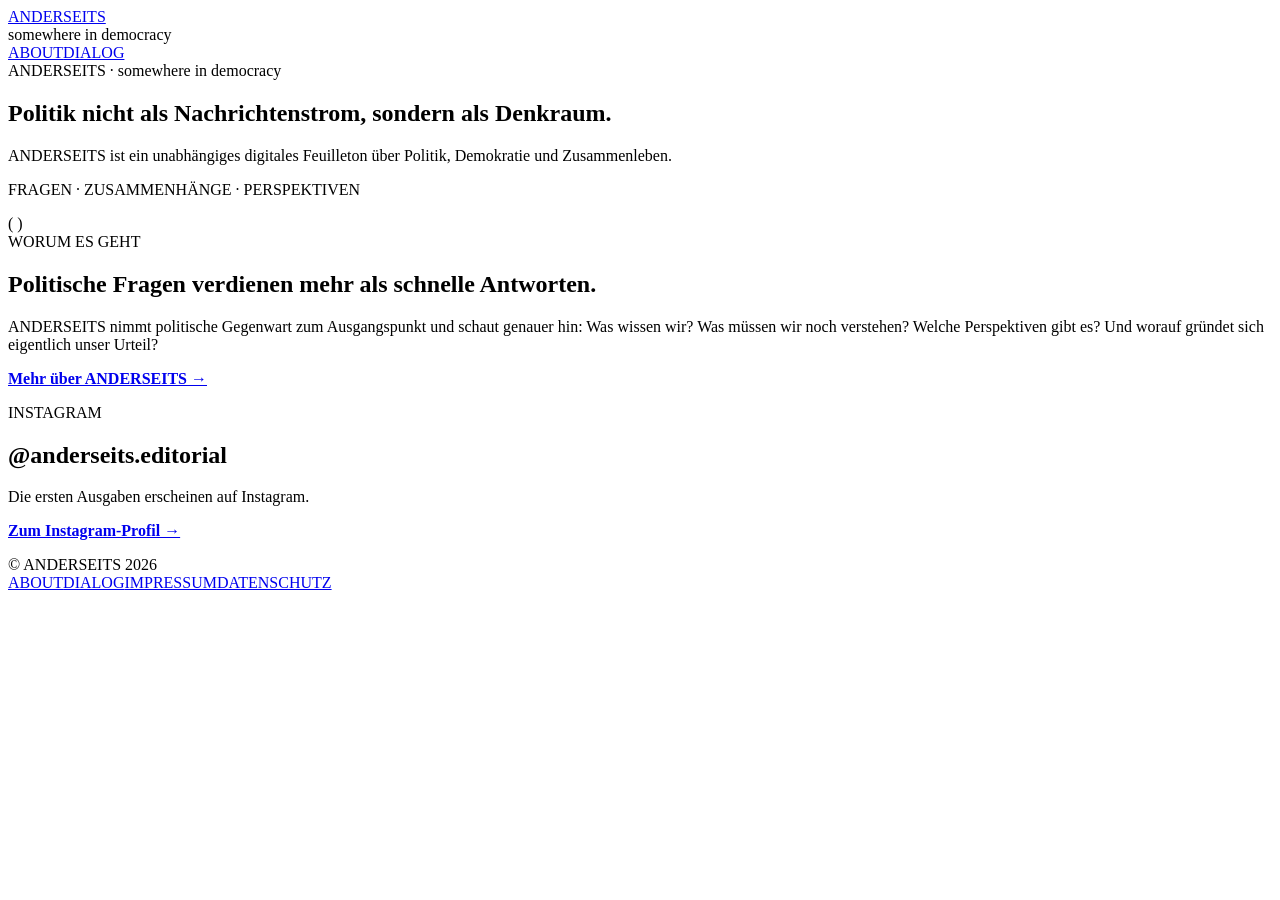
==== index.html @ 12f21741 "Add files via upload" ====
<!doctype html><html lang="de"><head><meta charset="utf-8"><meta name="viewport" content="width=device-width,initial-scale=1"><title>INDEX — ANDERSEITS</title><meta name="description" content="ANDERSEITS — Politik, Demokratie & Zusammenleben. Politik nicht als Nachrichtenstrom, sondern als Denkraum."><link rel="stylesheet" href="css/style.css"></head><body><div class="site-shell">
<header><div class="wrap brandline"><div><a href="index.html" class="brand">ANDERSEITS</a><div class="kicker">somewhere in democracy</div></div><nav class="nav"><a href="about.html">ABOUT</a><a href="dialog.html">DIALOG</a></nav></div></header>
<main>
<section class="wrap hero"><div><div class="eyebrow">ANDERSEITS · somewhere in democracy</div><h1>Politik nicht als Nachrichtenstrom, sondern als <span class="lime-mark">Denkraum.</span></h1><p class="sub">ANDERSEITS ist ein unabhängiges digitales Feuilleton über Politik, Demokratie und Zusammenleben.</p><p class="triad">FRAGEN · ZUSAMMENHÄNGE · PERSPEKTIVEN</p></div><div class="symbol" aria-hidden="true">( )</div></section>
<section class="section"><div class="wrap grid"><div class="eyebrow">WORUM ES GEHT</div><div><h2>Politische Fragen verdienen mehr als schnelle Antworten.</h2><p>ANDERSEITS nimmt politische Gegenwart zum Ausgangspunkt und schaut genauer hin: Was wissen wir? Was müssen wir noch verstehen? Welche Perspektiven gibt es? Und worauf gründet sich eigentlich unser Urteil?</p><p><a href="about.html"><strong>Mehr über ANDERSEITS →</strong></a></p></div></div></section>
<section class="section"><div class="wrap grid"><div class="eyebrow">INSTAGRAM</div><div><h2>@anderseits.editorial</h2><p>Die ersten Ausgaben erscheinen auf Instagram.</p><p><a href="https://www.instagram.com/anderseits.editorial/" rel="me noopener noreferrer"><strong>Zum Instagram-Profil →</strong></a></p></div></div></section>
</main>
<footer class="wrap footer"><div>© ANDERSEITS 2026</div><div class="footer-links"><a href="about.html">ABOUT</a><a href="dialog.html">DIALOG</a><a href="impressum.html">IMPRESSUM</a><a href="datenschutz.html">DATENSCHUTZ</a></div></footer>
</div></body></html>
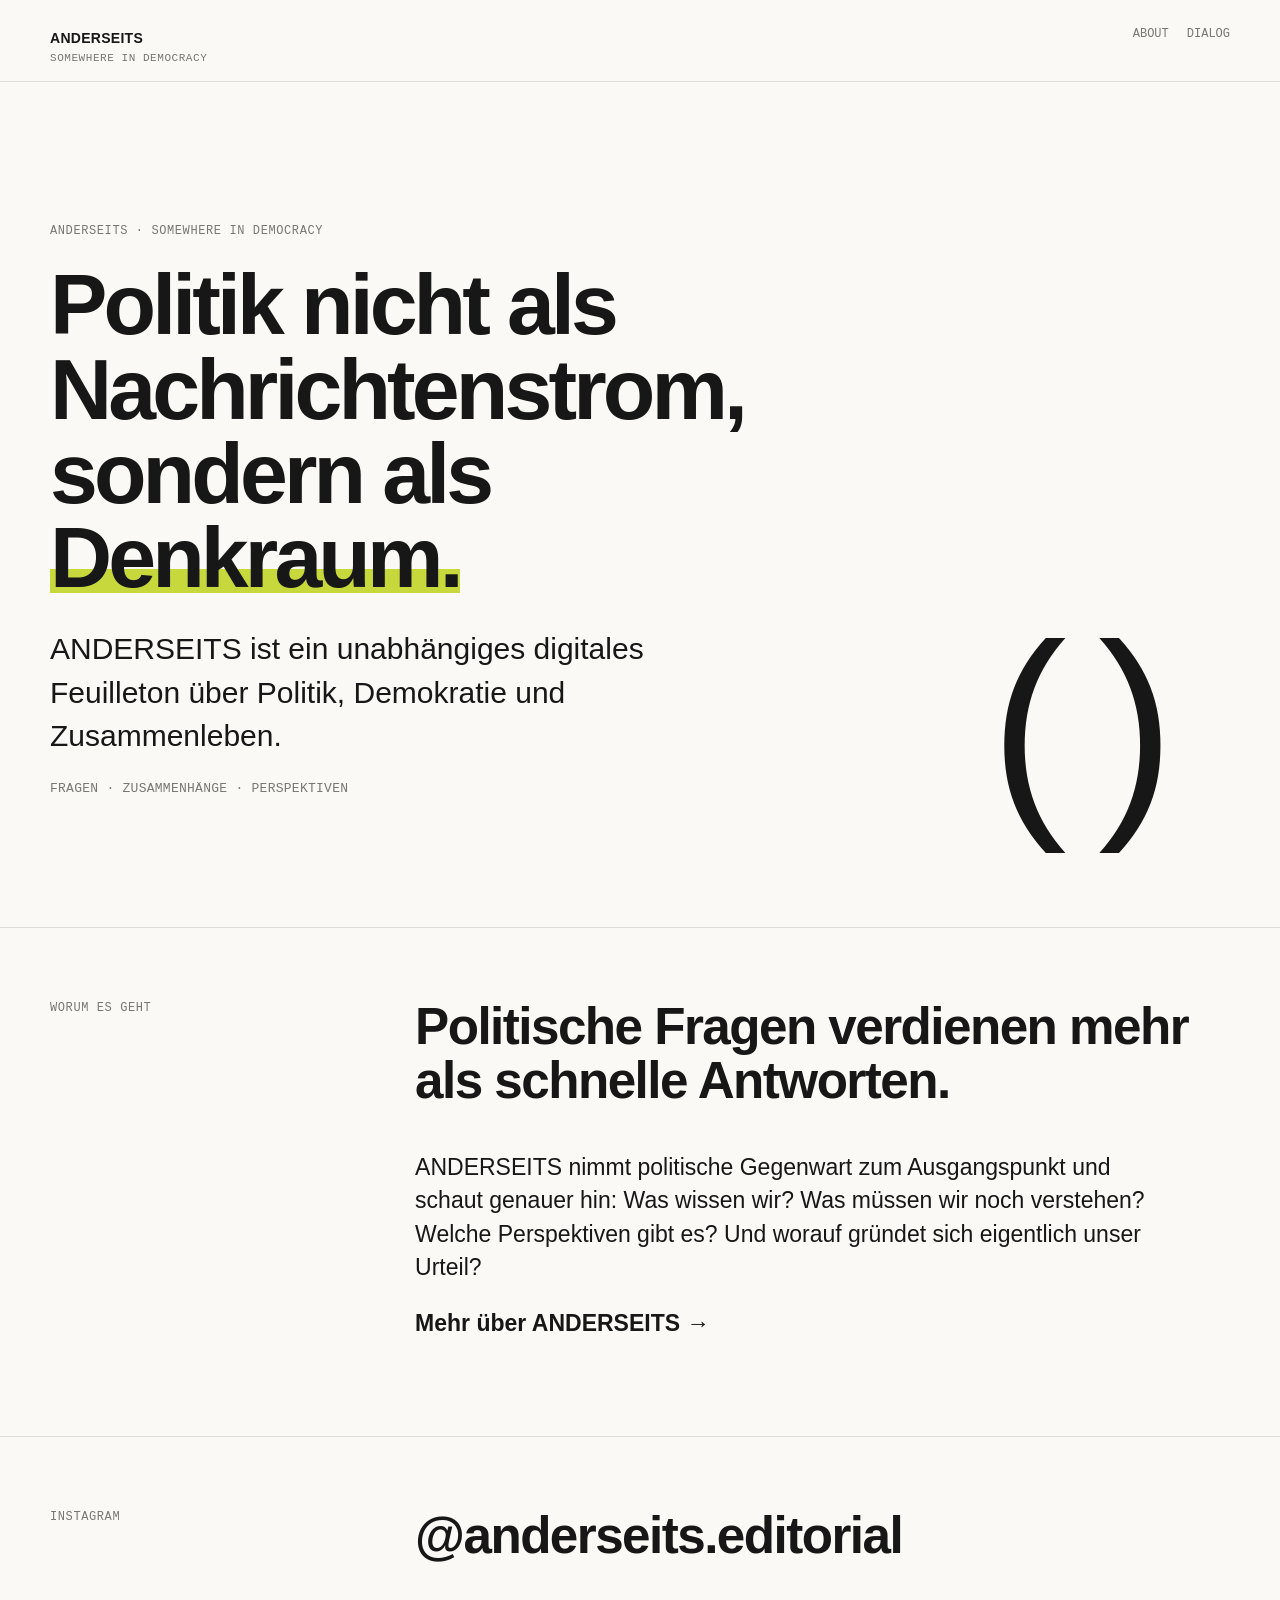
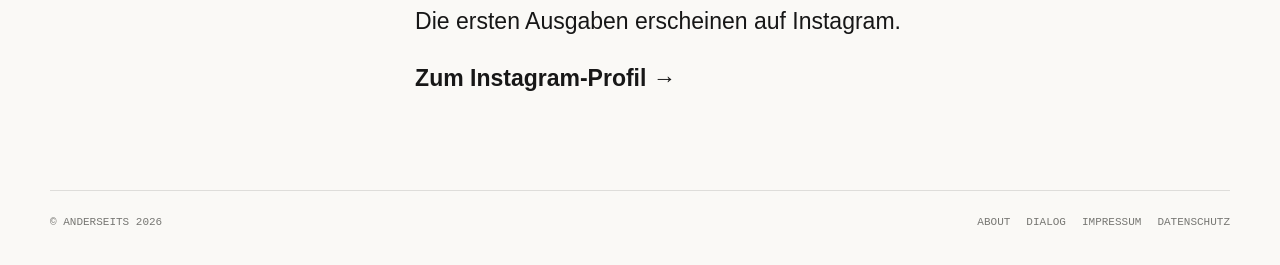
==== commit 2dd2b112: "Duplicate hero section in index.html" ====
--- a/index.html
+++ b/index.html
@@ -1,9 +1,9 @@
 <!doctype html><html lang="de"><head><meta charset="utf-8"><meta name="viewport" content="width=device-width,initial-scale=1"><title>INDEX — ANDERSEITS</title><meta name="description" content="ANDERSEITS — Politik, Demokratie & Zusammenleben. Politik nicht als Nachrichtenstrom, sondern als Denkraum."><link rel="stylesheet" href="css/style.css"></head><body><div class="site-shell">
 <header><div class="wrap brandline"><div><a href="index.html" class="brand">ANDERSEITS</a><div class="kicker">somewhere in democracy</div></div><nav class="nav"><a href="about.html">ABOUT</a><a href="dialog.html">DIALOG</a></nav></div></header>
 <main>
-<section class="wrap hero"><div><div class="eyebrow">ANDERSEITS · somewhere in democracy</div><h1>Politik nicht als Nachrichtenstrom, sondern als <span class="lime-mark">Denkraum.</span></h1><p class="sub">ANDERSEITS ist ein unabhängiges digitales Feuilleton über Politik, Demokratie und Zusammenleben.</p><p class="triad">FRAGEN · ZUSAMMENHÄNGE · PERSPEKTIVEN</p></div><div class="symbol" aria-hidden="true">( )</div></section>
+<section class="wrap hero"><div><div class="eyebrow">ANDERSEITS · somewhere in democracy</div><h1>Politik nicht als Nachrichtenstrom, sondern als <span class="lime-mark">Denkraum.</span></h1><p class="sub">ANDERSEITS ist ein unabhängiges digitales Feuilleton über Politik, Demokratie und Zusammenleben.</p><p class="triad">FRAGEN · ZUSAMMENHÄNGE · PERSPEKTIVEN</p></div><div class="symbol" aria-hidden="true">(&nbsp;&nbsp;)</div></section>
 <section class="section"><div class="wrap grid"><div class="eyebrow">WORUM ES GEHT</div><div><h2>Politische Fragen verdienen mehr als schnelle Antworten.</h2><p>ANDERSEITS nimmt politische Gegenwart zum Ausgangspunkt und schaut genauer hin: Was wissen wir? Was müssen wir noch verstehen? Welche Perspektiven gibt es? Und worauf gründet sich eigentlich unser Urteil?</p><p><a href="about.html"><strong>Mehr über ANDERSEITS →</strong></a></p></div></div></section>
 <section class="section"><div class="wrap grid"><div class="eyebrow">INSTAGRAM</div><div><h2>@anderseits.editorial</h2><p>Die ersten Ausgaben erscheinen auf Instagram.</p><p><a href="https://www.instagram.com/anderseits.editorial/" rel="me noopener noreferrer"><strong>Zum Instagram-Profil →</strong></a></p></div></div></section>
 </main>
 <footer class="wrap footer"><div>© ANDERSEITS 2026</div><div class="footer-links"><a href="about.html">ABOUT</a><a href="dialog.html">DIALOG</a><a href="impressum.html">IMPRESSUM</a><a href="datenschutz.html">DATENSCHUTZ</a></div></footer>
-</div></body></html>+</div></body></html>
--- a/css/style.css
+++ b/css/style.css
@@ -0,0 +1,36 @@
+
+:root{--ivory:#FAF9F6;--ink:#171717;--grey:#777773;--lime:#C7D83D;--night:#182536;--max:1180px}
+*{box-sizing:border-box} html{scroll-behavior:smooth}
+body{margin:0;background:var(--ivory);color:var(--ink);font-family:Inter,"Helvetica Neue",Arial,sans-serif;line-height:1.45}
+a{color:inherit;text-decoration:none} a:hover{text-decoration:underline;text-underline-offset:.18em}
+.site-shell{min-height:100vh;display:flex;flex-direction:column}
+.wrap{width:min(calc(100% - 40px),var(--max));margin:0 auto}
+header{padding:26px 0 14px;border-bottom:1px solid rgba(23,23,23,.12)}
+.brandline{display:flex;justify-content:space-between;align-items:flex-start;gap:24px}
+.brand{font-size:14px;font-weight:650;letter-spacing:.02em}
+.kicker,.nav,.meta,.footer,.eyebrow{font-family:"Geist Mono","SFMono-Regular",Consolas,"Liberation Mono",monospace}
+.kicker{font-size:11px;color:var(--grey);text-transform:uppercase;letter-spacing:.05em;margin-top:2px}
+.nav{display:flex;gap:18px;flex-wrap:wrap;font-size:12px;color:var(--grey)}
+main{flex:1}
+.hero{padding:clamp(70px,11vw,150px) 0 clamp(70px,9vw,120px);display:grid;grid-template-columns:1.2fr .8fr;gap:48px;align-items:end}
+.eyebrow{font-size:12px;color:var(--grey);letter-spacing:.05em;text-transform:uppercase;margin-bottom:22px}
+h1,h2,h3,p{margin-top:0}
+.hero h1{font-size:clamp(44px,7vw,86px);line-height:.98;letter-spacing:-.045em;max-width:860px;font-weight:600;margin-bottom:28px}
+.hero .sub{font-size:clamp(20px,2.4vw,30px);max-width:650px;margin-bottom:22px}
+.hero .triad{font-family:"Geist Mono","SFMono-Regular",Consolas,monospace;font-size:13px;color:var(--grey);letter-spacing:.02em}
+.symbol{font-size:clamp(120px,18vw,250px);line-height:.75;font-weight:500;letter-spacing:-.14em;text-align:right;white-space:nowrap}
+.lime-mark{display:inline;background:linear-gradient(transparent 62%,var(--lime) 62%,var(--lime) 88%,transparent 88%)}
+.section{padding:72px 0;border-top:1px solid rgba(23,23,23,.12)}
+.grid{display:grid;grid-template-columns:minmax(0,.55fr) minmax(0,1.45fr);gap:56px}
+.section h2{font-size:clamp(30px,4vw,52px);line-height:1.06;letter-spacing:-.03em;font-weight:600}
+.section p,.prose p{font-size:clamp(18px,2vw,23px);max-width:760px}
+.prose{padding:72px 0 96px;max-width:850px}
+.prose h1{font-size:clamp(42px,6vw,72px);line-height:1;letter-spacing:-.04em;margin-bottom:50px}
+.prose h2{font-size:clamp(24px,3vw,36px);margin-top:54px;margin-bottom:16px;letter-spacing:-.02em}
+.prose .small,.small{font-size:15px;color:var(--grey)}
+.rule{width:54px;height:5px;background:var(--lime);margin:30px 0 38px}
+.statement{margin:42px 0;font-size:clamp(26px,3.5vw,42px)!important;line-height:1.12;letter-spacing:-.025em;font-weight:600}
+.contact{margin-top:44px;font-family:"Geist Mono","SFMono-Regular",Consolas,monospace;font-size:14px}
+.footer{padding:24px 0 34px;border-top:1px solid rgba(23,23,23,.12);display:flex;justify-content:space-between;gap:20px;flex-wrap:wrap;font-size:11px;color:var(--grey)}
+.footer-links{display:flex;gap:16px;flex-wrap:wrap}
+@media(max-width:760px){.brandline{display:block}.nav{margin-top:14px}.hero{grid-template-columns:1fr;padding-top:70px}.symbol{text-align:left;margin-top:22px}.grid{grid-template-columns:1fr;gap:18px}.wrap{width:min(calc(100% - 28px),var(--max))}}
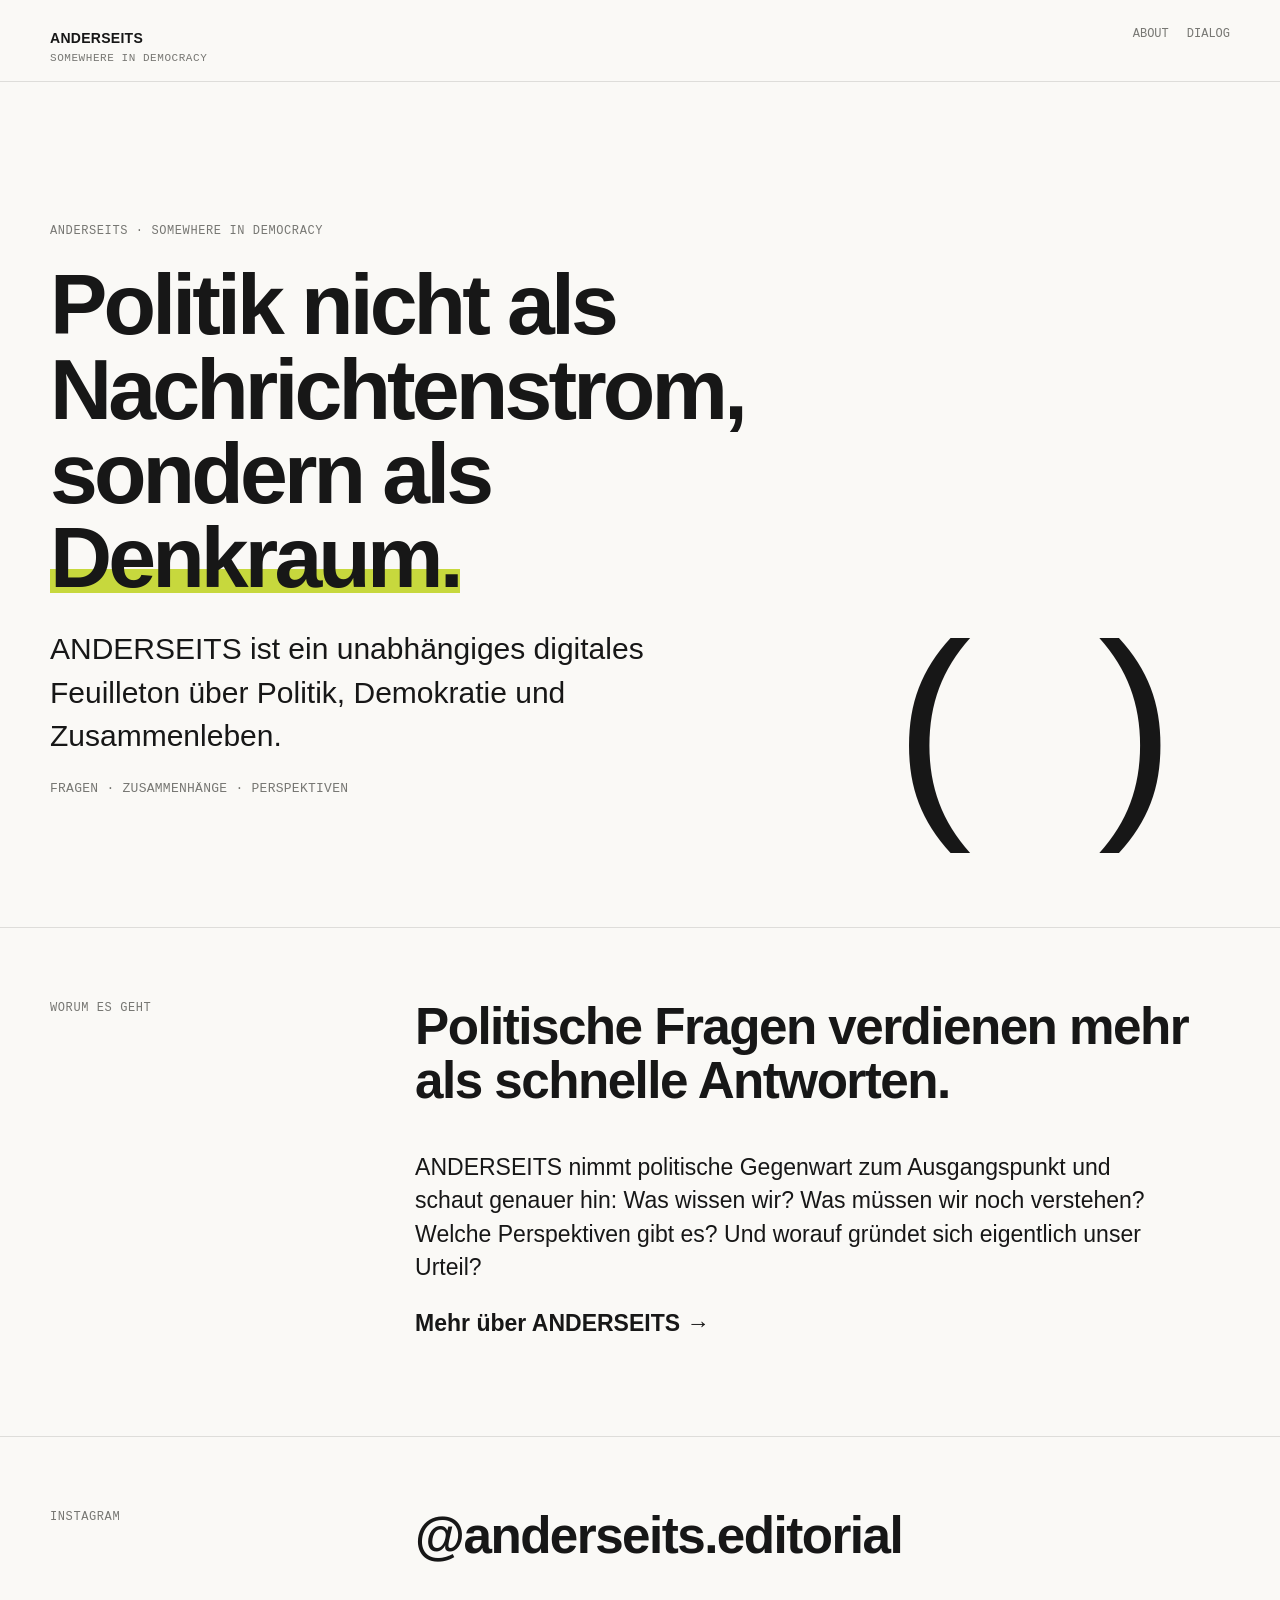
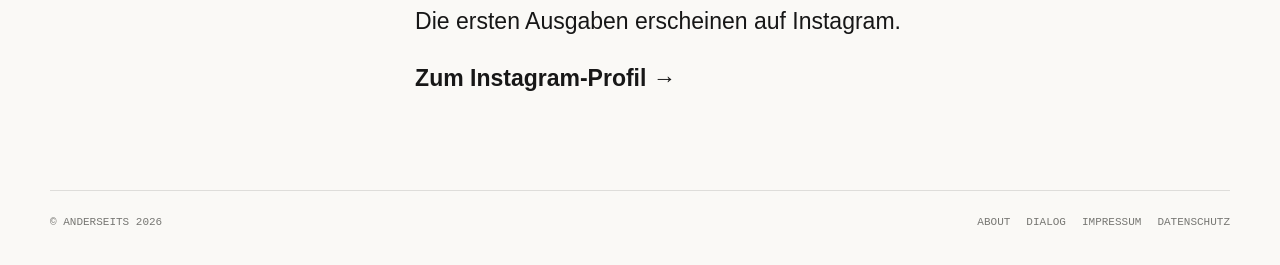
==== commit 4e76a2c9: "Duplicate hero section in index.html" ====
--- a/index.html
+++ b/index.html
@@ -1,7 +1,7 @@
 <!doctype html><html lang="de"><head><meta charset="utf-8"><meta name="viewport" content="width=device-width,initial-scale=1"><title>INDEX — ANDERSEITS</title><meta name="description" content="ANDERSEITS — Politik, Demokratie & Zusammenleben. Politik nicht als Nachrichtenstrom, sondern als Denkraum."><link rel="stylesheet" href="css/style.css"></head><body><div class="site-shell">
 <header><div class="wrap brandline"><div><a href="index.html" class="brand">ANDERSEITS</a><div class="kicker">somewhere in democracy</div></div><nav class="nav"><a href="about.html">ABOUT</a><a href="dialog.html">DIALOG</a></nav></div></header>
 <main>
-<section class="wrap hero"><div><div class="eyebrow">ANDERSEITS · somewhere in democracy</div><h1>Politik nicht als Nachrichtenstrom, sondern als <span class="lime-mark">Denkraum.</span></h1><p class="sub">ANDERSEITS ist ein unabhängiges digitales Feuilleton über Politik, Demokratie und Zusammenleben.</p><p class="triad">FRAGEN · ZUSAMMENHÄNGE · PERSPEKTIVEN</p></div><div class="symbol" aria-hidden="true">(&nbsp;&nbsp;)</div></section>
+<section class="wrap hero"><div><div class="eyebrow">ANDERSEITS · somewhere in democracy</div><h1>Politik nicht als Nachrichtenstrom, sondern als <span class="lime-mark">Denkraum.</span></h1><p class="sub">ANDERSEITS ist ein unabhängiges digitales Feuilleton über Politik, Demokratie und Zusammenleben.</p><p class="triad">FRAGEN · ZUSAMMENHÄNGE · PERSPEKTIVEN</p></div><div class="symbol" aria-hidden="true">(&nbsp;&nbsp;&nbsp;&nbsp;&nbsp;)</div></section>
 <section class="section"><div class="wrap grid"><div class="eyebrow">WORUM ES GEHT</div><div><h2>Politische Fragen verdienen mehr als schnelle Antworten.</h2><p>ANDERSEITS nimmt politische Gegenwart zum Ausgangspunkt und schaut genauer hin: Was wissen wir? Was müssen wir noch verstehen? Welche Perspektiven gibt es? Und worauf gründet sich eigentlich unser Urteil?</p><p><a href="about.html"><strong>Mehr über ANDERSEITS →</strong></a></p></div></div></section>
 <section class="section"><div class="wrap grid"><div class="eyebrow">INSTAGRAM</div><div><h2>@anderseits.editorial</h2><p>Die ersten Ausgaben erscheinen auf Instagram.</p><p><a href="https://www.instagram.com/anderseits.editorial/" rel="me noopener noreferrer"><strong>Zum Instagram-Profil →</strong></a></p></div></div></section>
 </main>
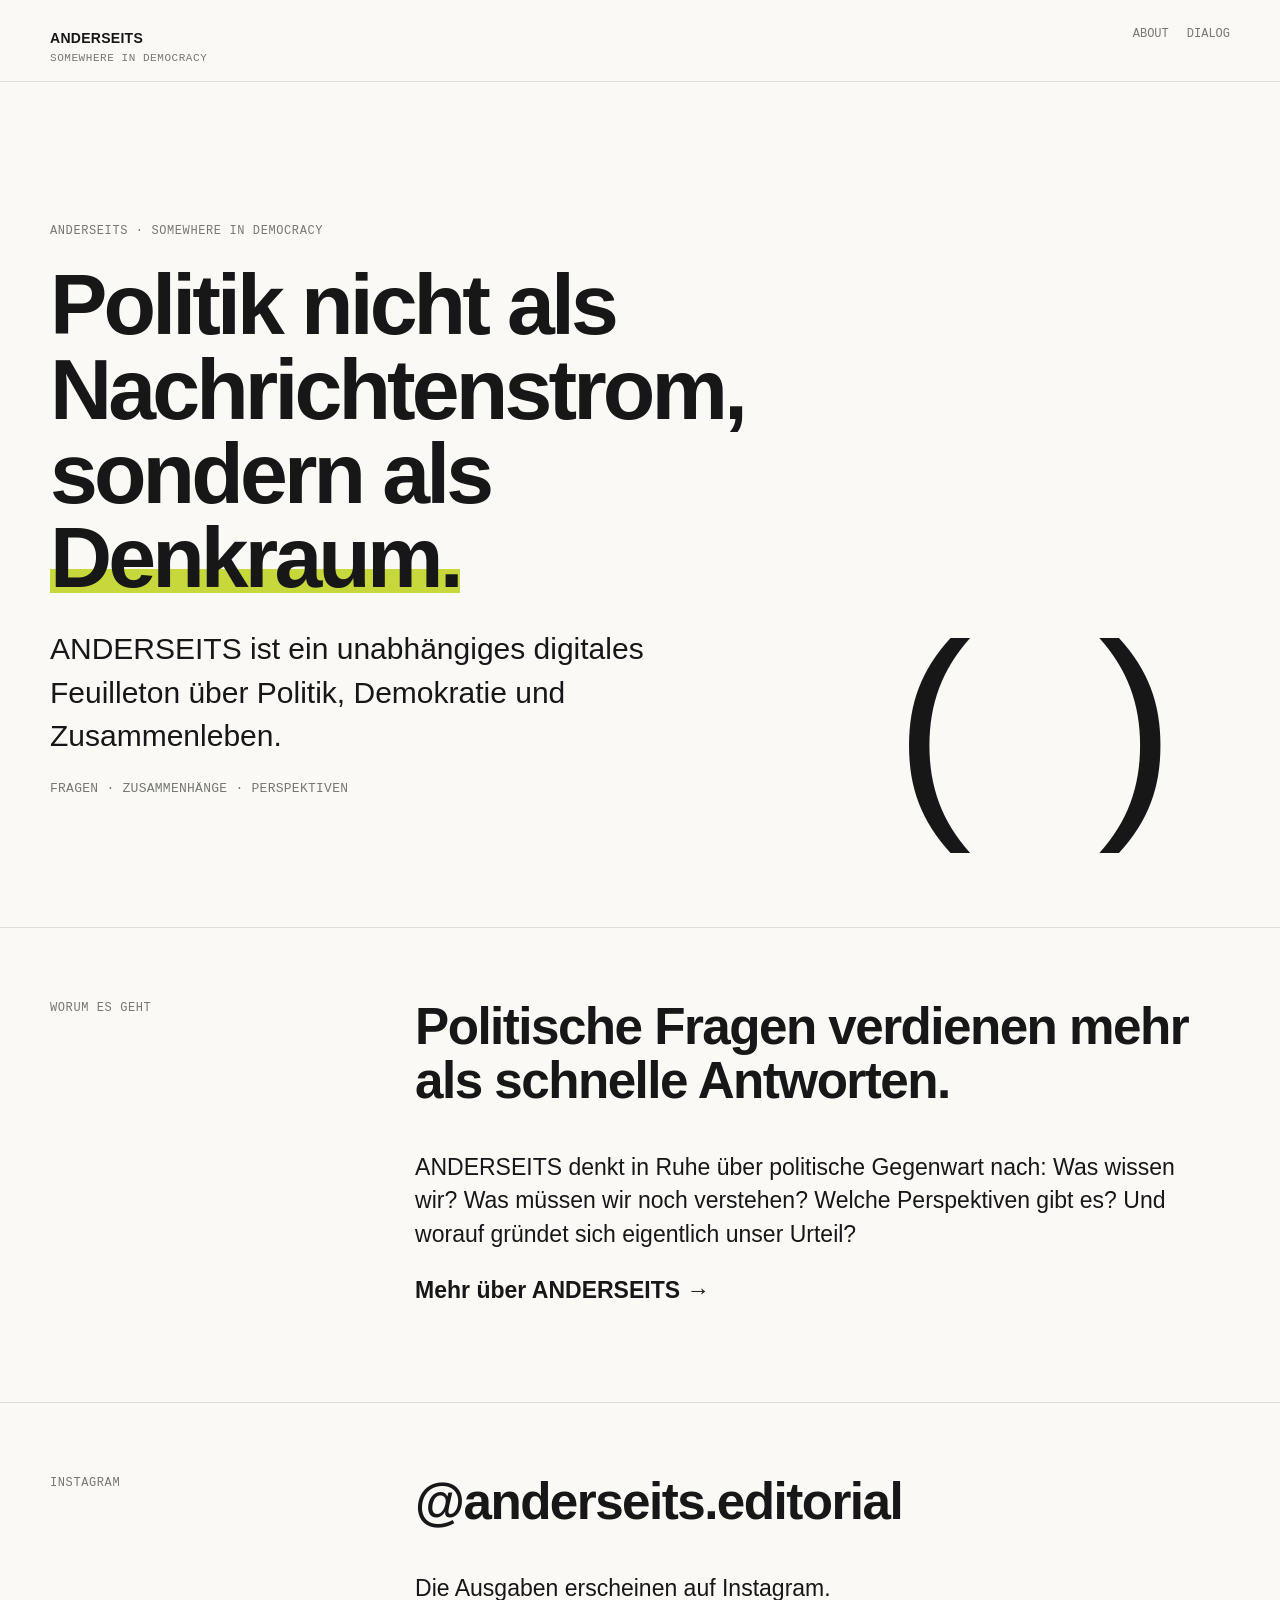
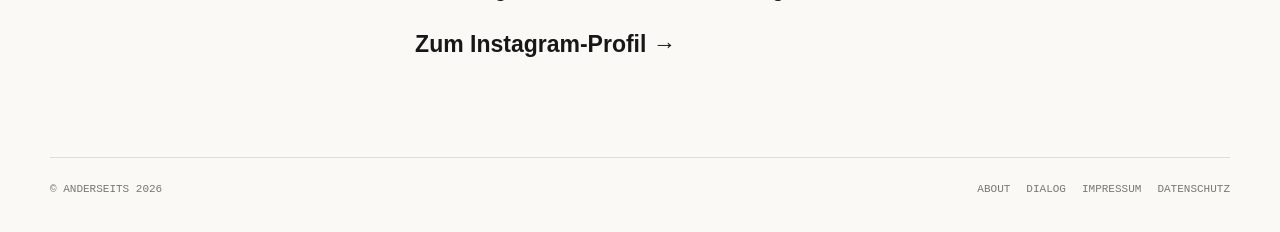
==== commit 61461729: "Revise content for political questions and Instagram Updated sections about political questions and " ====
--- a/index.html
+++ b/index.html
@@ -2,8 +2,8 @@
 <header><div class="wrap brandline"><div><a href="index.html" class="brand">ANDERSEITS</a><div class="kicker">somewhere in democracy</div></div><nav class="nav"><a href="about.html">ABOUT</a><a href="dialog.html">DIALOG</a></nav></div></header>
 <main>
 <section class="wrap hero"><div><div class="eyebrow">ANDERSEITS · somewhere in democracy</div><h1>Politik nicht als Nachrichtenstrom, sondern als <span class="lime-mark">Denkraum.</span></h1><p class="sub">ANDERSEITS ist ein unabhängiges digitales Feuilleton über Politik, Demokratie und Zusammenleben.</p><p class="triad">FRAGEN · ZUSAMMENHÄNGE · PERSPEKTIVEN</p></div><div class="symbol" aria-hidden="true">(&nbsp;&nbsp;&nbsp;&nbsp;&nbsp;)</div></section>
-<section class="section"><div class="wrap grid"><div class="eyebrow">WORUM ES GEHT</div><div><h2>Politische Fragen verdienen mehr als schnelle Antworten.</h2><p>ANDERSEITS nimmt politische Gegenwart zum Ausgangspunkt und schaut genauer hin: Was wissen wir? Was müssen wir noch verstehen? Welche Perspektiven gibt es? Und worauf gründet sich eigentlich unser Urteil?</p><p><a href="about.html"><strong>Mehr über ANDERSEITS →</strong></a></p></div></div></section>
-<section class="section"><div class="wrap grid"><div class="eyebrow">INSTAGRAM</div><div><h2>@anderseits.editorial</h2><p>Die ersten Ausgaben erscheinen auf Instagram.</p><p><a href="https://www.instagram.com/anderseits.editorial/" rel="me noopener noreferrer"><strong>Zum Instagram-Profil →</strong></a></p></div></div></section>
+<section class="section"><div class="wrap grid"><div class="eyebrow">WORUM ES GEHT</div><div><h2>Politische Fragen verdienen mehr als schnelle Antworten.</h2><p>ANDERSEITS denkt in Ruhe über politische Gegenwart nach: Was wissen wir? Was müssen wir noch verstehen? Welche Perspektiven gibt es? Und worauf gründet sich eigentlich unser Urteil?</p><p><a href="about.html"><strong>Mehr über ANDERSEITS →</strong></a></p></div></div></section>
+<section class="section"><div class="wrap grid"><div class="eyebrow">INSTAGRAM</div><div><h2>@anderseits.editorial</h2><p>Die Ausgaben erscheinen auf Instagram.</p><p><a href="https://www.instagram.com/anderseits.editorial/" rel="me noopener noreferrer"><strong>Zum Instagram-Profil →</strong></a></p></div></div></section>
 </main>
 <footer class="wrap footer"><div>© ANDERSEITS 2026</div><div class="footer-links"><a href="about.html">ABOUT</a><a href="dialog.html">DIALOG</a><a href="impressum.html">IMPRESSUM</a><a href="datenschutz.html">DATENSCHUTZ</a></div></footer>
 </div></body></html>
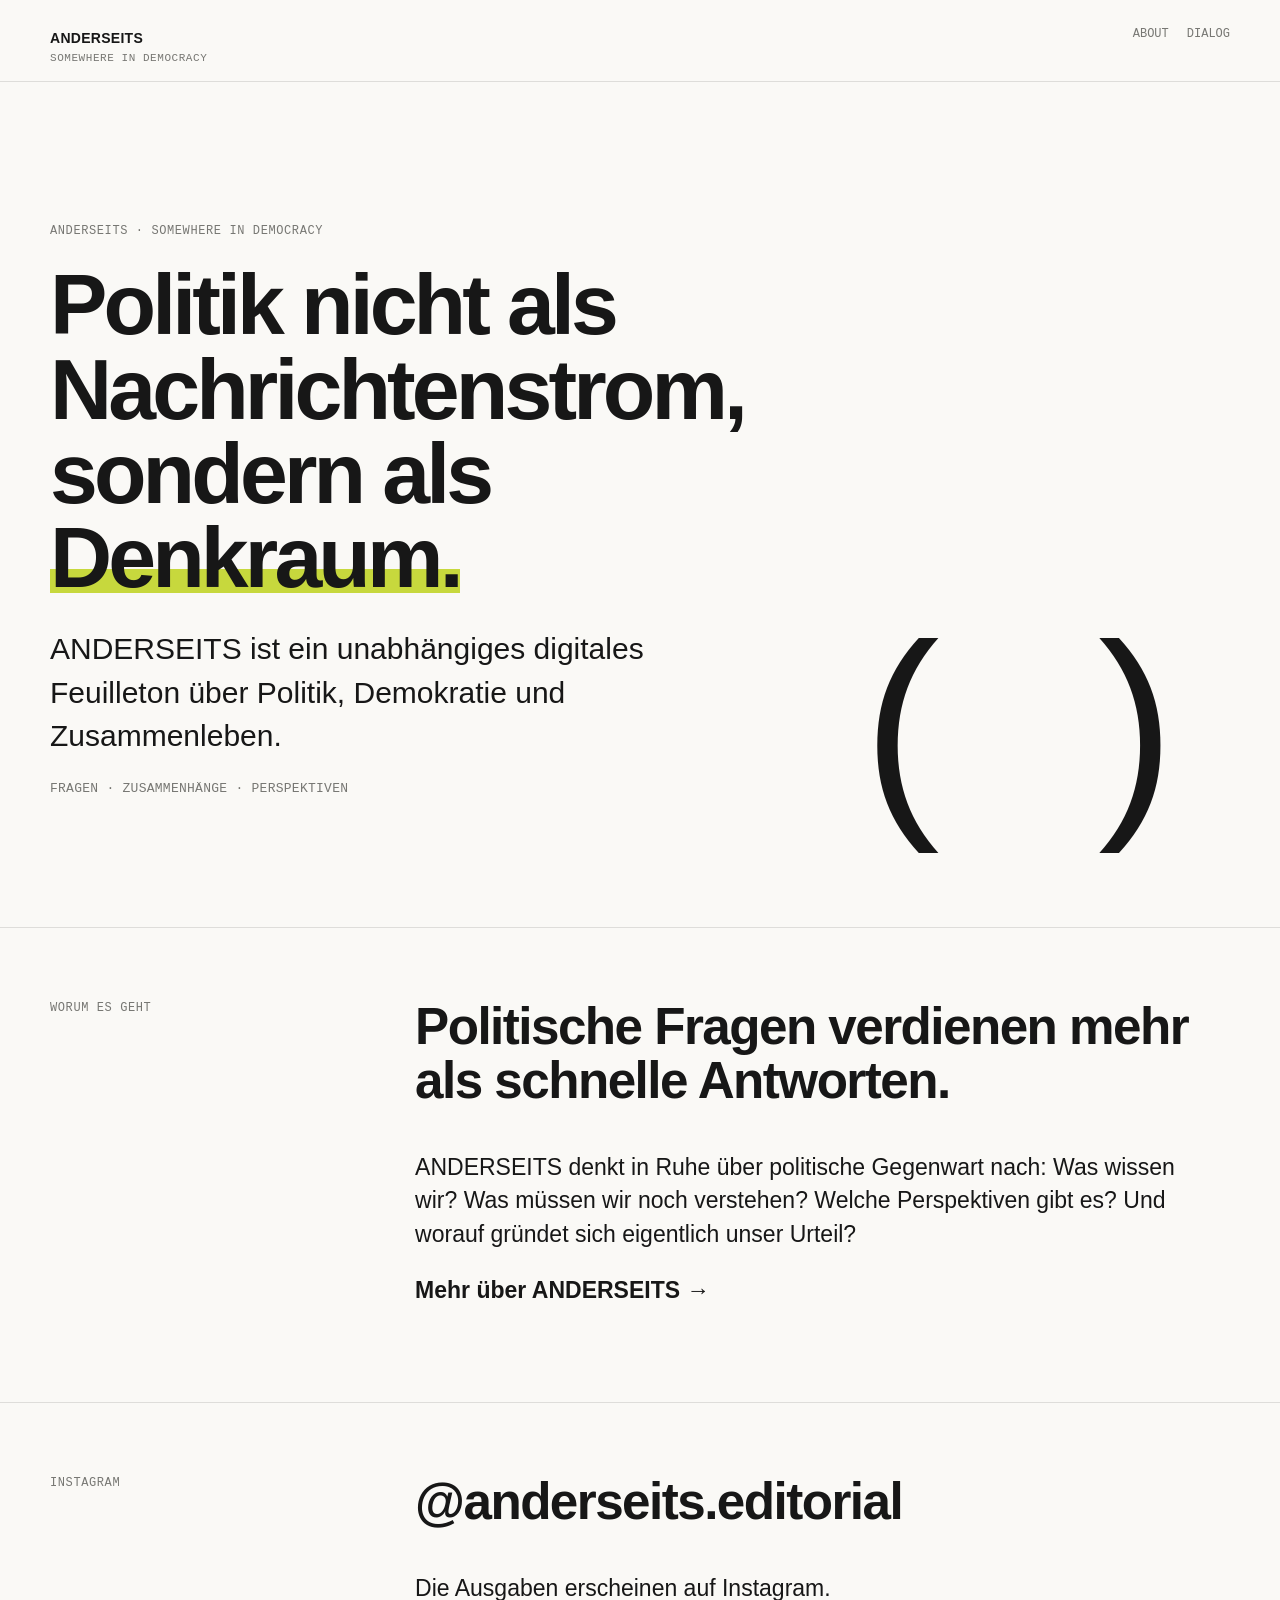
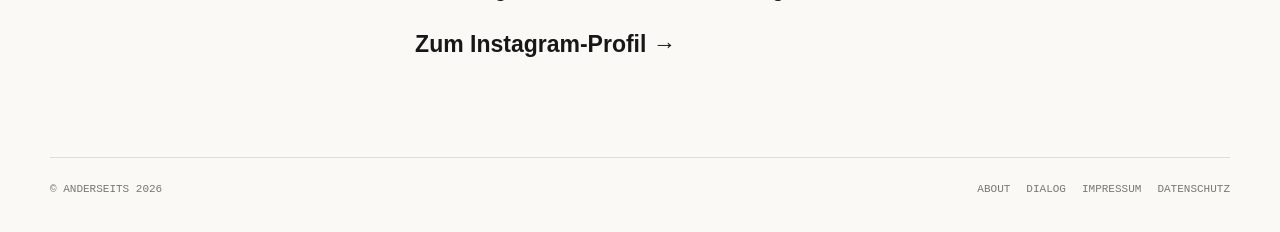
==== commit f1d6999f: "Duplicate hero section in index.html" ====
--- a/index.html
+++ b/index.html
@@ -1,7 +1,7 @@
 <!doctype html><html lang="de"><head><meta charset="utf-8"><meta name="viewport" content="width=device-width,initial-scale=1"><title>INDEX — ANDERSEITS</title><meta name="description" content="ANDERSEITS — Politik, Demokratie & Zusammenleben. Politik nicht als Nachrichtenstrom, sondern als Denkraum."><link rel="stylesheet" href="css/style.css"></head><body><div class="site-shell">
 <header><div class="wrap brandline"><div><a href="index.html" class="brand">ANDERSEITS</a><div class="kicker">somewhere in democracy</div></div><nav class="nav"><a href="about.html">ABOUT</a><a href="dialog.html">DIALOG</a></nav></div></header>
 <main>
-<section class="wrap hero"><div><div class="eyebrow">ANDERSEITS · somewhere in democracy</div><h1>Politik nicht als Nachrichtenstrom, sondern als <span class="lime-mark">Denkraum.</span></h1><p class="sub">ANDERSEITS ist ein unabhängiges digitales Feuilleton über Politik, Demokratie und Zusammenleben.</p><p class="triad">FRAGEN · ZUSAMMENHÄNGE · PERSPEKTIVEN</p></div><div class="symbol" aria-hidden="true">(&nbsp;&nbsp;&nbsp;&nbsp;&nbsp;)</div></section>
+<section class="wrap hero"><div><div class="eyebrow">ANDERSEITS · somewhere in democracy</div><h1>Politik nicht als Nachrichtenstrom, sondern als <span class="lime-mark">Denkraum.</span></h1><p class="sub">ANDERSEITS ist ein unabhängiges digitales Feuilleton über Politik, Demokratie und Zusammenleben.</p><p class="triad">FRAGEN · ZUSAMMENHÄNGE · PERSPEKTIVEN</p></div><div class="symbol" aria-hidden="true">(&nbsp;&nbsp;&nbsp;&nbsp;&nbsp;&nbsp;)</div></section>
 <section class="section"><div class="wrap grid"><div class="eyebrow">WORUM ES GEHT</div><div><h2>Politische Fragen verdienen mehr als schnelle Antworten.</h2><p>ANDERSEITS denkt in Ruhe über politische Gegenwart nach: Was wissen wir? Was müssen wir noch verstehen? Welche Perspektiven gibt es? Und worauf gründet sich eigentlich unser Urteil?</p><p><a href="about.html"><strong>Mehr über ANDERSEITS →</strong></a></p></div></div></section>
 <section class="section"><div class="wrap grid"><div class="eyebrow">INSTAGRAM</div><div><h2>@anderseits.editorial</h2><p>Die Ausgaben erscheinen auf Instagram.</p><p><a href="https://www.instagram.com/anderseits.editorial/" rel="me noopener noreferrer"><strong>Zum Instagram-Profil →</strong></a></p></div></div></section>
 </main>
